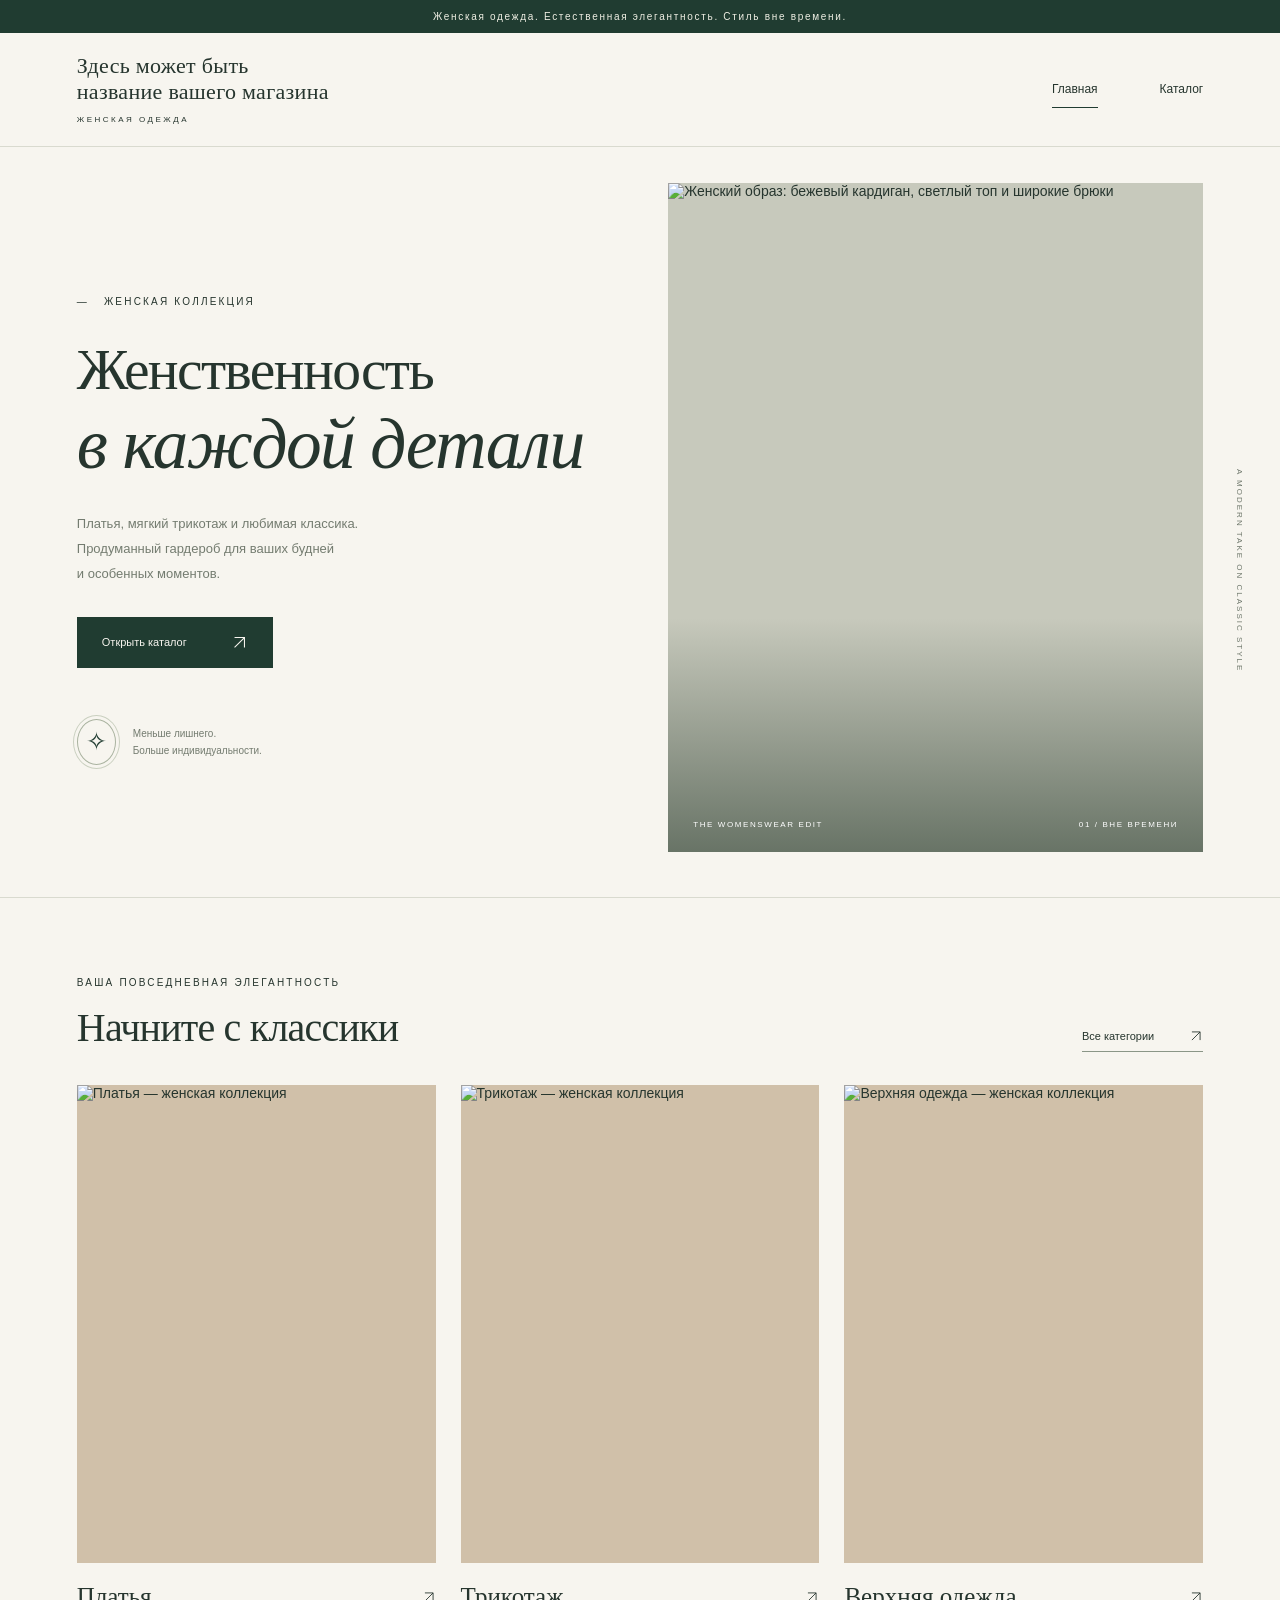
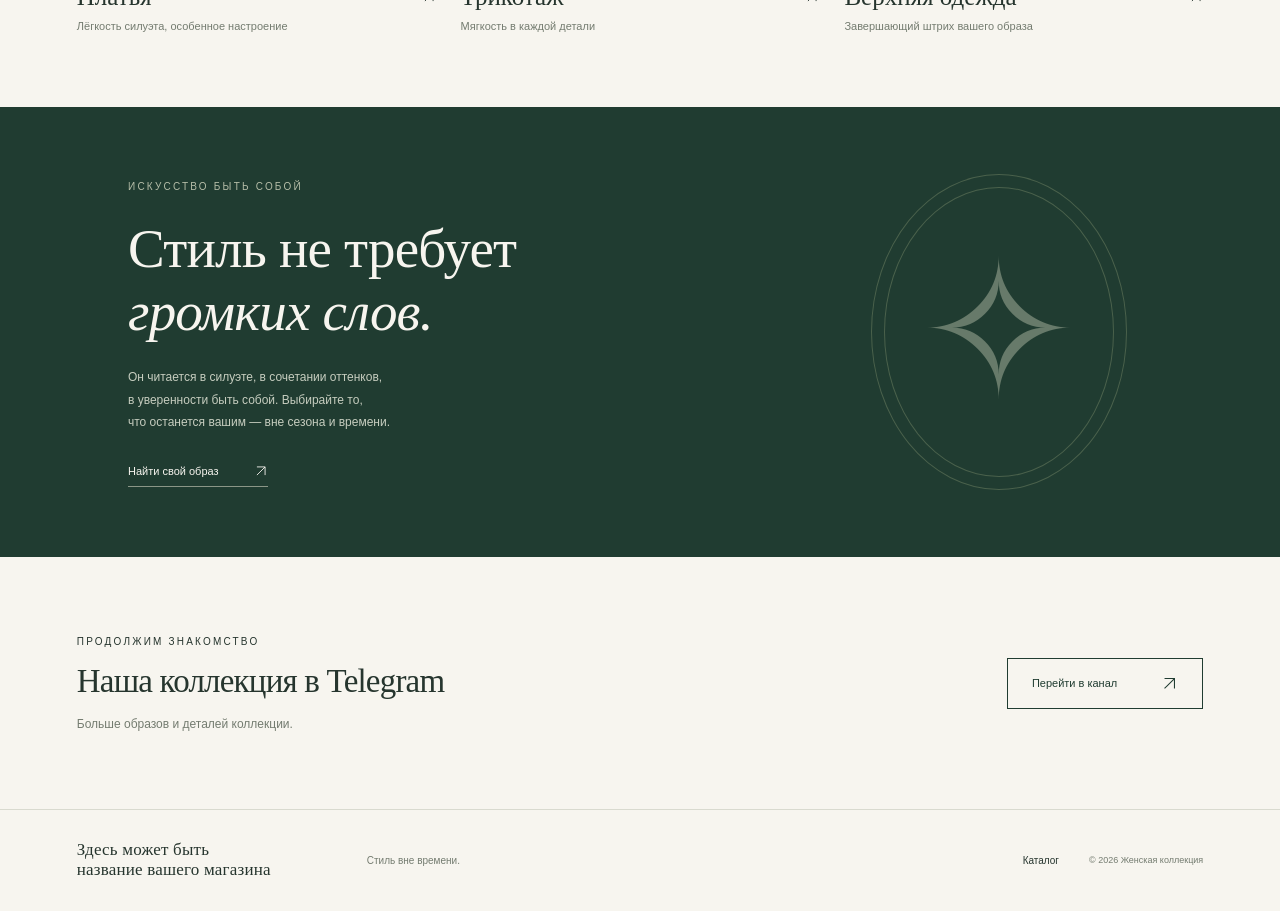
==== index.html @ 50c8448c "Add files via upload" ====
<!doctype html><html lang="ru"><head><meta charset="utf-8"><meta name="viewport" content="width=device-width,initial-scale=1"><title>Здесь может быть название вашего магазина — Женская одежда</title><meta name="description" content="Женская одежда в эстетике тихой элегантности. Платья, трикотаж, брюки, верхняя одежда и комплекты."><link rel="stylesheet" href="styles.css"><link rel="icon" href="assets/favicon.svg" type="image/svg+xml"></head><body><div class="announcement">Женская одежда. Естественная элегантность. Стиль вне времени.</div><header><a class="brand" href="index.html" aria-label="Здесь может быть название вашего магазина — главная">Здесь может быть название вашего магазина<small>ЖЕНСКАЯ ОДЕЖДА</small></a><nav aria-label="Основная навигация"><a href="index.html" aria-current=page>Главная</a><a href="catalog.html" >Каталог</a></nav></header><main><section class="hero"><div class="hero-copy"><span class="eyebrow">— &nbsp; ЖЕНСКАЯ КОЛЛЕКЦИЯ</span><h1>Женственность<br><em>в каждой детали</em></h1><p>Платья, мягкий трикотаж и любимая классика.<br>Продуманный гардероб для ваших будней<br>и особенных моментов.</p><a class="button" href="catalog.html">Открыть каталог <svg class="arrow" viewBox="0 0 24 24" fill="none" aria-hidden="true"><path d="M5 19 19 5M5 5h14v14" stroke="currentColor" stroke-width="1.5"/></svg></a><div class="hero-foot"><span class="seal" aria-hidden="true">✧</span><span>Меньше лишнего.<br>Больше индивидуальности.</span></div></div><div class="hero-image"><img class="collection-photo" src="assets/women/collection-05.avif" alt="Женский образ: бежевый кардиган, светлый топ и широкие брюки" loading="eager" fetchpriority="high" width="800" height="1067"><div class="caption"><span>THE WOMENSWEAR EDIT</span><span>01 / ВНЕ ВРЕМЕНИ</span></div></div><span class="vertical" aria-hidden="true">A MODERN TAKE ON CLASSIC STYLE</span></section><section class="section categories"><div class="section-heading"><div><span class="eyebrow">ВАША ПОВСЕДНЕВНАЯ ЭЛЕГАНТНОСТЬ</span><h2>Начните с классики</h2></div><a class="text-link" href="catalog.html">Все категории <svg class="arrow" viewBox="0 0 24 24" fill="none" aria-hidden="true"><path d="M5 19 19 5M5 5h14v14" stroke="currentColor" stroke-width="1.5"/></svg></a></div><div class="category-grid"><a class="category" href="catalog.html?category=dresses"><div class="category-image"><img class="collection-photo" src="assets/women/collection-01.webp" alt="Платья — женская коллекция" loading="lazy" width="800" height="1067"></div><div class="category-title"><h3>Платья</h3><svg class="arrow" viewBox="0 0 24 24" fill="none" aria-hidden="true"><path d="M5 19 19 5M5 5h14v14" stroke="currentColor" stroke-width="1.5"/></svg></div><p>Лёгкость силуэта, особенное настроение</p></a><a class="category" href="catalog.html?category=knitwear"><div class="category-image"><img class="collection-photo" src="assets/women/collection-02.jpg" alt="Трикотаж — женская коллекция" loading="lazy" width="800" height="1067"></div><div class="category-title"><h3>Трикотаж</h3><svg class="arrow" viewBox="0 0 24 24" fill="none" aria-hidden="true"><path d="M5 19 19 5M5 5h14v14" stroke="currentColor" stroke-width="1.5"/></svg></div><p>Мягкость в каждой детали</p></a><a class="category" href="catalog.html?category=outerwear"><div class="category-image"><img class="collection-photo" src="assets/women/replacement-01.jpg" alt="Верхняя одежда — женская коллекция" loading="lazy" width="800" height="1067"></div><div class="category-title"><h3>Верхняя одежда</h3><svg class="arrow" viewBox="0 0 24 24" fill="none" aria-hidden="true"><path d="M5 19 19 5M5 5h14v14" stroke="currentColor" stroke-width="1.5"/></svg></div><p>Завершающий штрих вашего образа</p></a></div></section><section class="manifesto"><span class="eyebrow">ИСКУССТВО БЫТЬ СОБОЙ</span><h2>Стиль не требует<br><em>громких слов.</em></h2><p>Он читается в силуэте, в сочетании оттенков,<br>в уверенности быть собой. Выбирайте то,<br>что останется вашим — вне сезона и времени.</p><a class="text-link" href="catalog.html">Найти свой образ <svg class="arrow" viewBox="0 0 24 24" fill="none" aria-hidden="true"><path d="M5 19 19 5M5 5h14v14" stroke="currentColor" stroke-width="1.5"/></svg></a><div class="monogram" aria-hidden="true">✧</div></section><section class="section telegram"><div><span class="eyebrow">ПРОДОЛЖИМ ЗНАКОМСТВО</span><h2>Наша коллекция в Telegram</h2><p>Больше образов и деталей коллекции.</p></div><button class="button outline" type="button" disabled>Перейти в канал <svg class="arrow" viewBox="0 0 24 24" fill="none" aria-hidden="true"><path d="M5 19 19 5M5 5h14v14" stroke="currentColor" stroke-width="1.5"/></svg></button></section></main><footer><a class="brand" href="index.html">Здесь может быть название вашего магазина</a><span>Стиль вне времени.</span><a href="catalog.html">Каталог</a><small>© 2026 Женская коллекция</small></footer></body></html>
---- styles.css ----
:root{--cream:#f7f5ef;--green:#203c31;--ink:#26352e;--muted:#747c70;--line:#d9dacf}*{box-sizing:border-box}html{scroll-behavior:smooth}body{margin:0;background:var(--cream);color:var(--ink);font:14px Arial,Helvetica,sans-serif}a{color:inherit;text-decoration:none}button,input{font:inherit}a:focus-visible,button:focus-visible,input:focus-visible{outline:2px solid #987844;outline-offset:5px}::selection{background:#d9dfce}h1,h2,h3,p{margin:0}h1,h2,h3{font-family:Georgia,'Times New Roman',serif;font-weight:400}.arrow{width:14px;height:14px;display:inline-block;vertical-align:middle;flex:none}.announcement{background:var(--green);color:#eeeee3;text-align:center;padding:11px 15px;font-size:10px;letter-spacing:1.7px}header{height:114px;padding:0 6%;display:flex;align-items:center;justify-content:space-between;border-bottom:1px solid var(--line)}.brand{font:29px Georgia,serif;letter-spacing:6px}.brand small{display:block;font:7px Arial,sans-serif;letter-spacing:2.7px;margin-top:9px;text-align:center}nav{display:flex;gap:36px;align-items:center;font-size:12px}nav a{padding:11px 0;border-bottom:1px solid transparent}nav a[aria-current],nav a:hover{border-color:var(--green)}nav a:last-child{margin-left:26px}.hero{display:grid;grid-template-columns:1fr 1fr;min-height:650px;position:relative;padding:36px 6% 45px;gap:5%}.hero-copy{align-self:center;padding:37px 0 15px}.eyebrow{font-size:10px;letter-spacing:2.2px;line-height:1.6}.hero h1{font-size:clamp(38px,4.5vw,67px);line-height:1.15;letter-spacing:-1.6px;margin:27px 0 25px}.hero h1 em{font-size:1.24em}.hero-copy>p{font-size:13px;line-height:1.95;color:var(--muted)}.button{background:var(--green);color:var(--cream);display:inline-flex;align-items:center;justify-content:space-between;gap:44px;min-height:51px;padding:16px 24px;font-size:11px;border:1px solid var(--green);cursor:pointer;transition:background .2s}.button:hover{background:#385544}.hero .button{margin-top:30px}.button .arrow{width:17px;height:17px}.hero-foot{display:flex;gap:17px;align-items:center;margin-top:51px;font-size:10px;line-height:1.7;color:var(--muted)}.seal{border:1px solid #aab3a0;border-radius:50%;width:39px;height:46px;display:grid;place-items:center;font:25px Georgia,serif;color:var(--green);outline:1px solid #cad0c0;outline-offset:3px}.hero-image{position:relative;overflow:hidden;background:#c7c9bc;align-self:center;aspect-ratio:1;display:flex;align-items:center}.hero-image:after{content:'';position:absolute;inset:65% 0 0;background:linear-gradient(transparent,#15291b88);pointer-events:none}.caption{position:absolute;bottom:23px;left:25px;right:25px;display:flex;justify-content:space-between;color:white;z-index:1;font-size:8px;letter-spacing:1.6px}.vertical{position:absolute;right:2.8%;top:43%;writing-mode:vertical-rl;font-size:8px;letter-spacing:2px;color:#6e776b}.crop{position:relative;overflow:hidden;width:100%;flex:none}.crop img{position:absolute;max-width:none;object-fit:fill;display:block}.section{padding:75px 6%}.categories{border-top:1px solid var(--line)}.section-heading{display:flex;justify-content:space-between;align-items:end;margin-bottom:33px;gap:20px}h2{font-size:40px;line-height:1.2;letter-spacing:-.8px}.section-heading h2{margin-top:13px}.text-link{font-size:11px;padding-bottom:8px;border-bottom:1px solid #8b9687;display:inline-flex;gap:35px;align-items:center}.text-link:hover{color:#72806e}.category-grid{display:grid;grid-template-columns:repeat(3,1fr);gap:25px}.category-image,.product-photo{aspect-ratio:1;background:#d0c0a9;overflow:hidden;display:flex;align-items:center}.category-title{display:flex;justify-content:space-between;align-items:center;margin-top:20px}h3{font-size:25px}.category p{font-size:11px;color:var(--muted);margin-top:9px}.category:hover h3{text-decoration:underline;text-underline-offset:5px}.manifesto{background:var(--green);color:var(--cream);padding:70px 10%;position:relative;overflow:hidden}.manifesto .eyebrow{color:#b5bda8}.manifesto h2{font-size:55px;line-height:1.15;margin:22px 0}.manifesto p{color:#c6cdbf;font-size:12px;line-height:1.9}.manifesto .text-link{margin-top:30px}.monogram{position:absolute;right:13%;top:50%;transform:translateY(-50%);border:1px solid #7d8e6c;border-radius:50%;font:190px Georgia,serif;width:230px;height:290px;text-align:center;line-height:290px;color:#bdc6af;outline:1px solid #7d8e6c;outline-offset:12px;opacity:.45}.telegram{display:flex;justify-content:space-between;align-items:center;gap:25px}.telegram h2{font-size:33px;margin:12px 0}.telegram p{color:var(--muted);font-size:12px;line-height:1.7}.outline{background:transparent;color:var(--green)}.outline:hover{background:#eeece4}footer{padding:30px 6%;border-top:1px solid var(--line);display:flex;align-items:center;gap:30px;font-size:10px}footer .brand{font-size:20px;letter-spacing:4px}footer>span{color:var(--muted);margin-right:auto}footer small{color:var(--muted);font-size:9px}.catalog-intro{padding:45px 6% 35px}.breadcrumbs{font-size:10px;color:var(--muted);display:flex;gap:12px;margin-bottom:33px}.catalog-title{display:flex;justify-content:space-between;align-items:end;gap:25px}.catalog-title h1{font-size:54px;margin:13px 0 0;letter-spacing:-1px}.catalog-title>p{max-width:315px;color:var(--muted);font-size:12px;line-height:1.9}.catalog-body{padding:0 6% 70px}.note{background:#eceee5;border-left:2px solid #98a48c;padding:14px 18px;font-size:11px;line-height:1.7;color:#65705f;margin-bottom:30px}.note a{text-decoration:underline;text-underline-offset:3px}.filters{display:flex;flex-wrap:wrap;gap:8px;padding:0 0 25px;border-bottom:1px solid var(--line)}.filters button{padding:10px 16px;min-height:40px;background:transparent;border:1px solid var(--line);color:var(--ink);font-size:11px;cursor:pointer}.filters button[aria-pressed=true]{background:var(--green);border-color:var(--green);color:var(--cream)}.filters button:hover{border-color:var(--green)}.toolbar{display:flex;justify-content:space-between;align-items:center;gap:20px;padding:22px 0;font-size:11px;color:var(--muted)}.search{display:flex;align-items:center;border-bottom:1px solid #a9b19f;width:230px}.search input{border:0;background:none;color:var(--ink);width:100%;padding:9px 5px;min-width:0;font-size:12px}.search .arrow{width:18px;height:18px}.product-grid{display:grid;grid-template-columns:repeat(3,minmax(0,1fr));gap:34px 25px}.product[hidden],[hidden]{display:none!important}.product-type{font-size:9px;letter-spacing:1.3px;color:var(--muted);text-transform:uppercase;margin-top:18px}.product h2{font-size:24px;margin-top:8px;letter-spacing:0}.product-description{color:var(--muted);font-size:11px;margin-top:9px;line-height:1.7}.product-link{display:inline-flex;gap:12px;font-size:10px;margin-top:15px;padding-bottom:6px;border-bottom:1px solid #bcc2b1}.product-link:hover{color:#71816b}#empty{text-align:center;padding:65px 20px}#empty h2{font-size:30px}#empty p{margin:15px;color:var(--muted)}.catalog-end{margin-top:45px;display:flex;align-items:center;justify-content:space-between;border-top:1px solid var(--line);padding-top:27px;gap:20px}.catalog-end p{font-size:12px;line-height:1.7;color:var(--muted)}@media(min-width:1500px){.hero,header,.section,.catalog-intro,.catalog-body,footer{padding-left:max(6%,calc((100vw - 1360px)/2));padding-right:max(6%,calc((100vw - 1360px)/2))}}@media(max-width:850px){header{padding:0 5%;height:95px}nav{gap:20px}nav a:last-child{margin-left:0}.hero{padding:25px 5% 35px;gap:5%;min-height:570px}.hero-copy{padding-top:20px}.hero h1{font-size:40px}.hero-foot{margin-top:35px}.section{padding:55px 5%}.category-grid{gap:18px}.category-title h3{font-size:22px}.monogram{right:9%;font-size:140px;width:175px;height:235px;line-height:235px}.manifesto{padding:55px 6%}.manifesto h2{font-size:45px}.product-grid{gap:30px 18px}.catalog-title h1{font-size:43px}footer{flex-wrap:wrap;gap:20px}footer>span{display:none}}@media(max-width:600px){.announcement{font-size:8px;letter-spacing:1.1px;padding:10px}header{height:auto;padding:23px 6% 17px;flex-direction:column;gap:20px}.brand{font-size:26px;letter-spacing:5px}.brand small{font-size:6px}nav{width:100%;justify-content:center;gap:35px;font-size:11px}nav a{padding:5px 0}.hero{display:flex;flex-direction:column;padding:31px 6% 25px;gap:29px;min-height:0}.hero-copy{align-self:start;padding:0}.hero .eyebrow{font-size:8px;letter-spacing:1.8px}.hero h1{font-size:clamp(34px,10vw,43px);letter-spacing:-1.3px;margin:21px 0}.hero-copy>p{font-size:12px;line-height:1.85}.hero .button{margin-top:24px}.hero-foot{display:none}.hero-image{width:100%}.caption{bottom:18px;left:16px;right:16px;font-size:7px;letter-spacing:1px}.vertical{display:none}.section{padding:44px 6%}.section-heading{align-items:start;gap:16px}.section-heading h2{font-size:30px}.section-heading .text-link{font-size:9px;gap:9px;white-space:nowrap;margin-top:28px}.eyebrow{font-size:8px;letter-spacing:1.5px}.category-grid{grid-template-columns:1fr;gap:29px}.category-title{margin-top:14px}.category-title h3{font-size:26px}.category p{margin-top:5px}.manifesto{padding:48px 6%}.manifesto h2{font-size:39px}.monogram{right:-65px;opacity:.13;width:200px;pointer-events:none}.manifesto p,.manifesto h2,.manifesto .text-link{position:relative;z-index:1}.telegram{flex-direction:column;align-items:start}.telegram h2{font-size:29px}.telegram .button{margin-top:3px}footer{padding:28px 6%;gap:20px 24px}footer .brand{width:100%;font-size:23px}footer small{width:100%;padding-top:4px}.catalog-intro{padding:26px 6%}.breadcrumbs{margin-bottom:26px}.catalog-title{display:block}.catalog-title h1{font-size:42px}.catalog-title>p{margin-top:17px;font-size:11px}.catalog-body{padding:0 6% 42px}.note{font-size:10px;padding:12px}.filters{gap:7px;padding-bottom:21px}.filters button{padding:9px 12px;font-size:10px;min-height:38px}.toolbar{gap:10px}.search{width:165px}.product-grid{grid-template-columns:repeat(2,minmax(0,1fr));gap:25px 14px}.product-type{font-size:7px;letter-spacing:.7px;margin-top:13px}.product h2{font-size:20px;line-height:1.15}.product-description{font-size:10px}.product-link{font-size:9px;gap:5px;line-height:1.5}.catalog-end{display:block}.catalog-end .button{margin-top:20px}#empty{padding:40px 0}#empty h2{font-size:25px}}@media(prefers-reduced-motion:reduce){html{scroll-behavior:auto}*{transition:none!important}}

/* Women’s collection: individual photographs and temporary store name. */
.brand{max-width:390px;font-family:Georgia,'Times New Roman',serif;font-size:22px;line-height:1.2;letter-spacing:.3px;text-wrap:balance}
.brand small{text-align:left;letter-spacing:2.5px;font-size:8px;line-height:1.5}
footer .brand{max-width:260px;font-size:17px;letter-spacing:.2px}
.collection-photo{display:block;width:100%;height:100%;object-fit:cover;object-position:center top}
.hero-image{aspect-ratio:4/5}
.category-image,.product-photo{aspect-ratio:3/4}
@media(max-width:850px){.brand{max-width:300px;font-size:20px}nav{gap:18px}.hero h1{font-size:36px}}
@media(max-width:600px){.brand{max-width:330px;font-size:23px;text-align:center}.brand small{text-align:center}.hero h1{font-size:clamp(32px,9vw,43px)}footer .brand{text-align:left;max-width:280px;font-size:19px}.catalog-title h1{font-size:38px}}

/* Telegram buttons remain visible until a store link is supplied. */
button.product-link{background:transparent;color:inherit;border:0;border-bottom:1px solid #bcc2b1;padding:0 0 6px;text-align:left}
button:disabled{cursor:default;opacity:1;-webkit-text-fill-color:currentColor}
button.button.outline:disabled:hover{background:transparent}
button.product-link:disabled:hover{color:inherit}
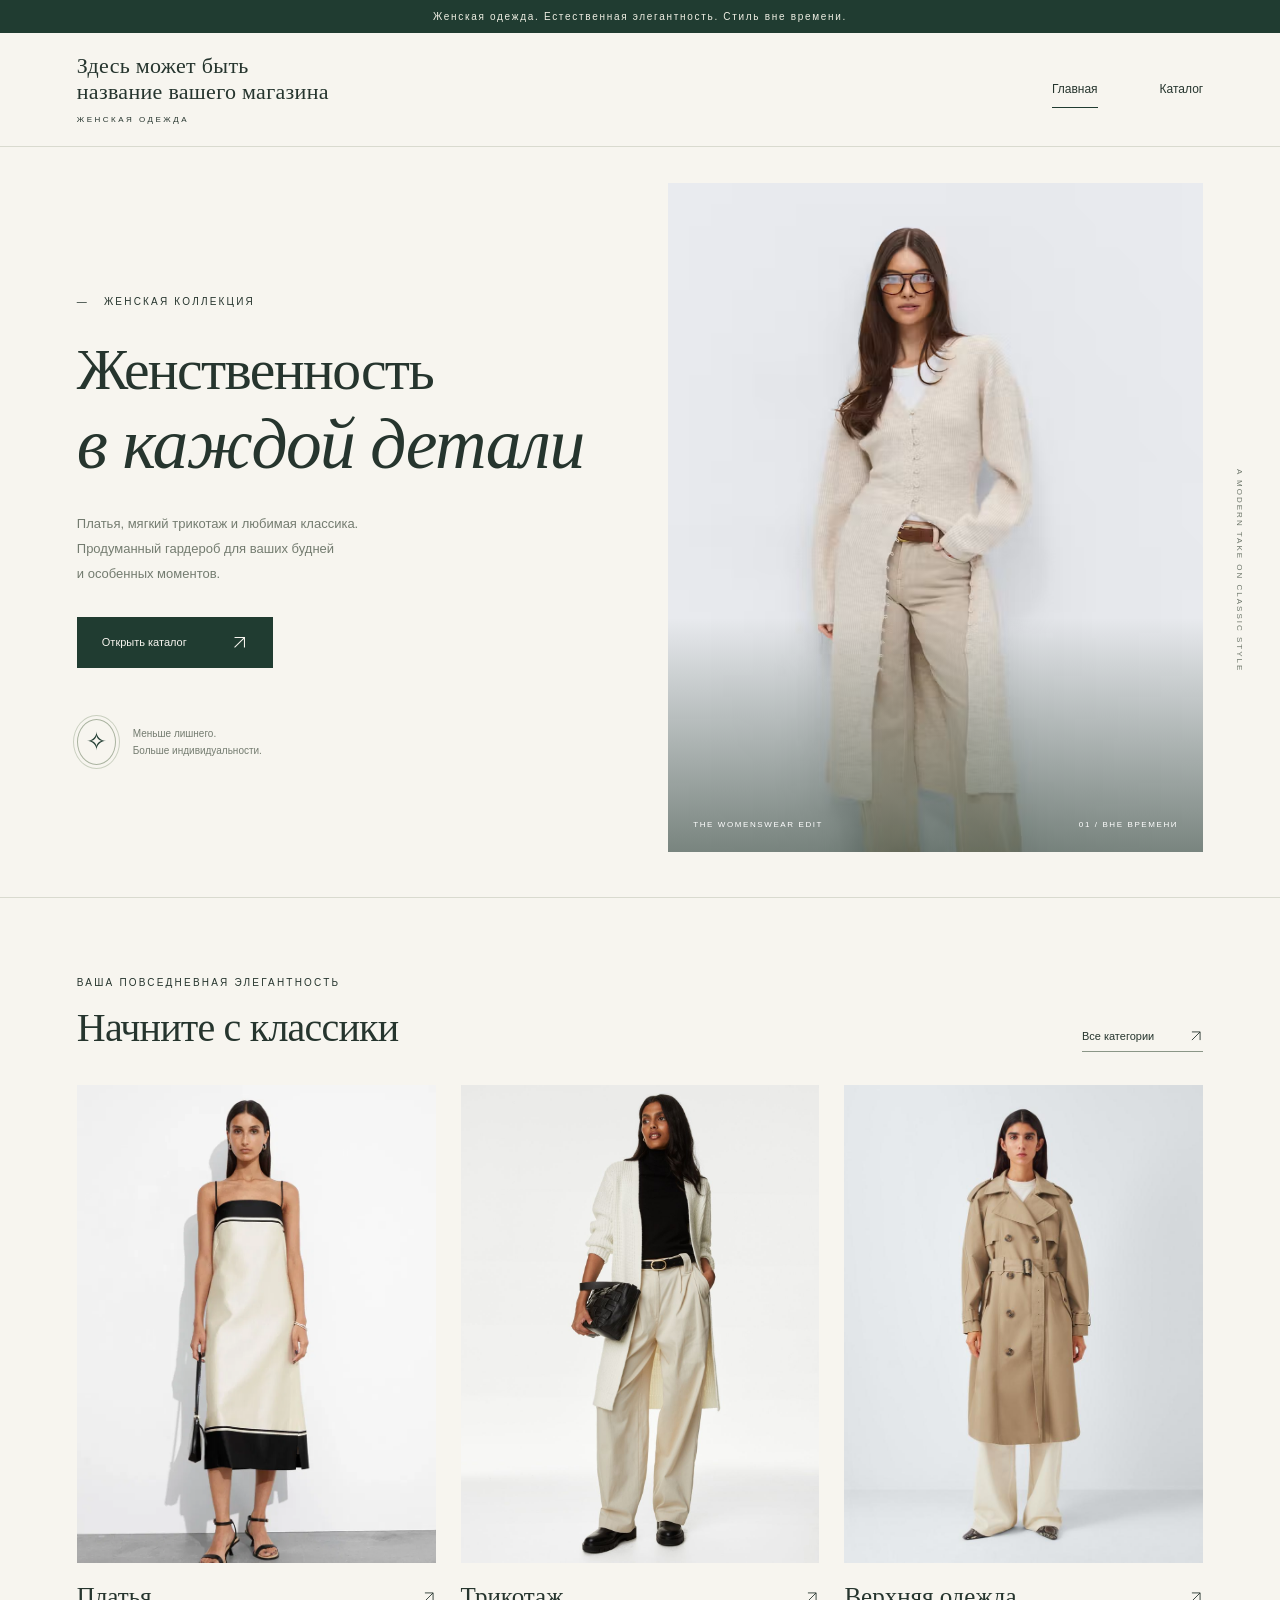
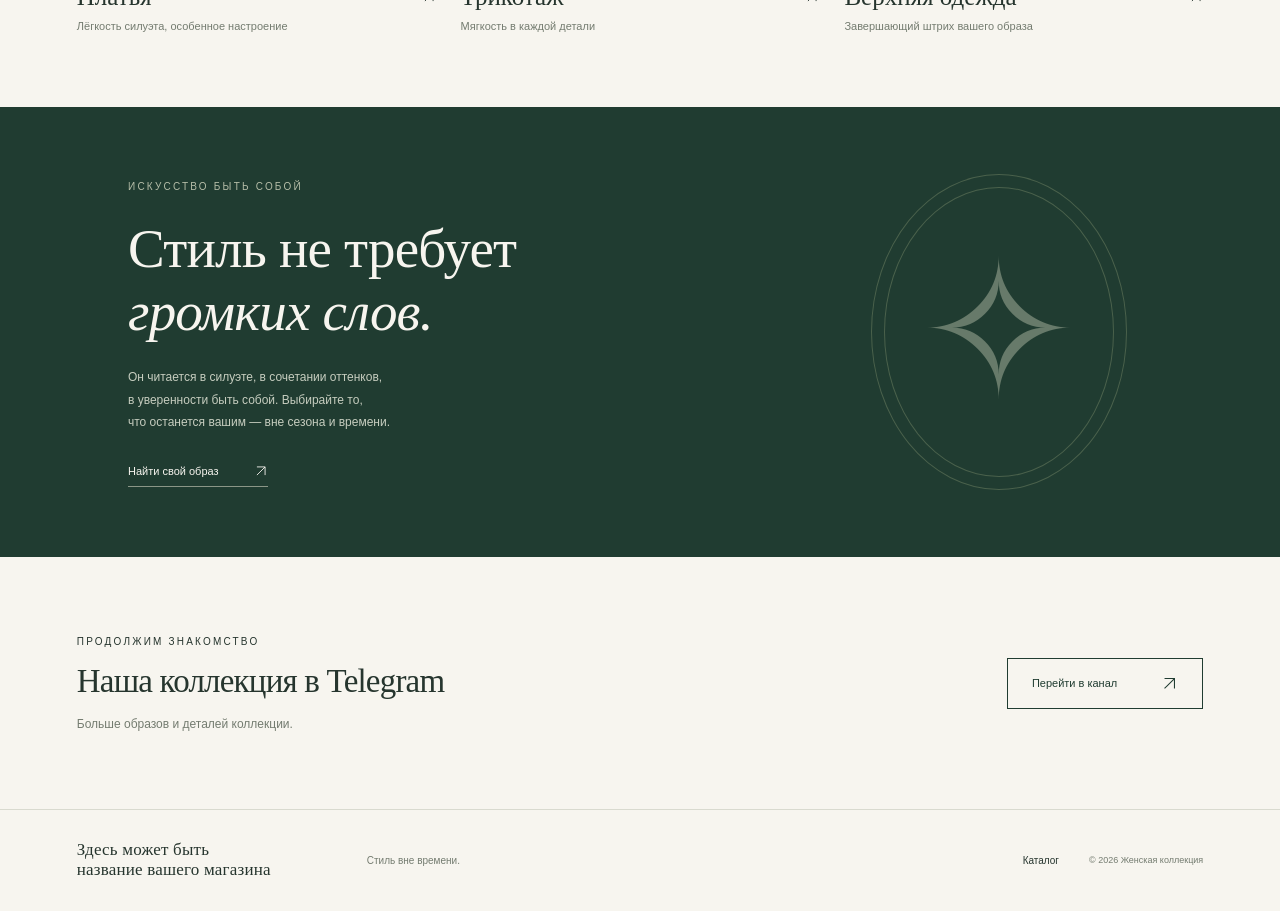
==== commit 67702d3a: "Add files via upload" ====
--- a/index.html
+++ b/index.html
@@ -1 +1 @@
-<!doctype html><html lang="ru"><head><meta charset="utf-8"><meta name="viewport" content="width=device-width,initial-scale=1"><title>Здесь может быть название вашего магазина — Женская одежда</title><meta name="description" content="Женская одежда в эстетике тихой элегантности. Платья, трикотаж, брюки, верхняя одежда и комплекты."><link rel="stylesheet" href="styles.css"><link rel="icon" href="assets/favicon.svg" type="image/svg+xml"></head><body><div class="announcement">Женская одежда. Естественная элегантность. Стиль вне времени.</div><header><a class="brand" href="index.html" aria-label="Здесь может быть название вашего магазина — главная">Здесь может быть название вашего магазина<small>ЖЕНСКАЯ ОДЕЖДА</small></a><nav aria-label="Основная навигация"><a href="index.html" aria-current=page>Главная</a><a href="catalog.html" >Каталог</a></nav></header><main><section class="hero"><div class="hero-copy"><span class="eyebrow">— &nbsp; ЖЕНСКАЯ КОЛЛЕКЦИЯ</span><h1>Женственность<br><em>в каждой детали</em></h1><p>Платья, мягкий трикотаж и любимая классика.<br>Продуманный гардероб для ваших будней<br>и особенных моментов.</p><a class="button" href="catalog.html">Открыть каталог <svg class="arrow" viewBox="0 0 24 24" fill="none" aria-hidden="true"><path d="M5 19 19 5M5 5h14v14" stroke="currentColor" stroke-width="1.5"/></svg></a><div class="hero-foot"><span class="seal" aria-hidden="true">✧</span><span>Меньше лишнего.<br>Больше индивидуальности.</span></div></div><div class="hero-image"><img class="collection-photo" src="assets/women/collection-05.avif" alt="Женский образ: бежевый кардиган, светлый топ и широкие брюки" loading="eager" fetchpriority="high" width="800" height="1067"><div class="caption"><span>THE WOMENSWEAR EDIT</span><span>01 / ВНЕ ВРЕМЕНИ</span></div></div><span class="vertical" aria-hidden="true">A MODERN TAKE ON CLASSIC STYLE</span></section><section class="section categories"><div class="section-heading"><div><span class="eyebrow">ВАША ПОВСЕДНЕВНАЯ ЭЛЕГАНТНОСТЬ</span><h2>Начните с классики</h2></div><a class="text-link" href="catalog.html">Все категории <svg class="arrow" viewBox="0 0 24 24" fill="none" aria-hidden="true"><path d="M5 19 19 5M5 5h14v14" stroke="currentColor" stroke-width="1.5"/></svg></a></div><div class="category-grid"><a class="category" href="catalog.html?category=dresses"><div class="category-image"><img class="collection-photo" src="assets/women/collection-01.webp" alt="Платья — женская коллекция" loading="lazy" width="800" height="1067"></div><div class="category-title"><h3>Платья</h3><svg class="arrow" viewBox="0 0 24 24" fill="none" aria-hidden="true"><path d="M5 19 19 5M5 5h14v14" stroke="currentColor" stroke-width="1.5"/></svg></div><p>Лёгкость силуэта, особенное настроение</p></a><a class="category" href="catalog.html?category=knitwear"><div class="category-image"><img class="collection-photo" src="assets/women/collection-02.jpg" alt="Трикотаж — женская коллекция" loading="lazy" width="800" height="1067"></div><div class="category-title"><h3>Трикотаж</h3><svg class="arrow" viewBox="0 0 24 24" fill="none" aria-hidden="true"><path d="M5 19 19 5M5 5h14v14" stroke="currentColor" stroke-width="1.5"/></svg></div><p>Мягкость в каждой детали</p></a><a class="category" href="catalog.html?category=outerwear"><div class="category-image"><img class="collection-photo" src="assets/women/replacement-01.jpg" alt="Верхняя одежда — женская коллекция" loading="lazy" width="800" height="1067"></div><div class="category-title"><h3>Верхняя одежда</h3><svg class="arrow" viewBox="0 0 24 24" fill="none" aria-hidden="true"><path d="M5 19 19 5M5 5h14v14" stroke="currentColor" stroke-width="1.5"/></svg></div><p>Завершающий штрих вашего образа</p></a></div></section><section class="manifesto"><span class="eyebrow">ИСКУССТВО БЫТЬ СОБОЙ</span><h2>Стиль не требует<br><em>громких слов.</em></h2><p>Он читается в силуэте, в сочетании оттенков,<br>в уверенности быть собой. Выбирайте то,<br>что останется вашим — вне сезона и времени.</p><a class="text-link" href="catalog.html">Найти свой образ <svg class="arrow" viewBox="0 0 24 24" fill="none" aria-hidden="true"><path d="M5 19 19 5M5 5h14v14" stroke="currentColor" stroke-width="1.5"/></svg></a><div class="monogram" aria-hidden="true">✧</div></section><section class="section telegram"><div><span class="eyebrow">ПРОДОЛЖИМ ЗНАКОМСТВО</span><h2>Наша коллекция в Telegram</h2><p>Больше образов и деталей коллекции.</p></div><button class="button outline" type="button" disabled>Перейти в канал <svg class="arrow" viewBox="0 0 24 24" fill="none" aria-hidden="true"><path d="M5 19 19 5M5 5h14v14" stroke="currentColor" stroke-width="1.5"/></svg></button></section></main><footer><a class="brand" href="index.html">Здесь может быть название вашего магазина</a><span>Стиль вне времени.</span><a href="catalog.html">Каталог</a><small>© 2026 Женская коллекция</small></footer></body></html>+<!doctype html><html lang="ru"><head><meta charset="utf-8"><meta name="viewport" content="width=device-width,initial-scale=1"><title>Здесь может быть название вашего магазина — Женская одежда</title><meta name="description" content="Женская одежда в эстетике тихой элегантности. Платья, трикотаж, брюки, верхняя одежда и комплекты."><link rel="stylesheet" href="styles.css"><link rel="icon" href="favicon.svg" type="image/svg+xml"></head><body><div class="announcement">Женская одежда. Естественная элегантность. Стиль вне времени.</div><header><a class="brand" href="index.html" aria-label="Здесь может быть название вашего магазина — главная">Здесь может быть название вашего магазина<small>ЖЕНСКАЯ ОДЕЖДА</small></a><nav aria-label="Основная навигация"><a href="index.html" aria-current=page>Главная</a><a href="catalog.html" >Каталог</a></nav></header><main><section class="hero"><div class="hero-copy"><span class="eyebrow">— &nbsp; ЖЕНСКАЯ КОЛЛЕКЦИЯ</span><h1>Женственность<br><em>в каждой детали</em></h1><p>Платья, мягкий трикотаж и любимая классика.<br>Продуманный гардероб для ваших будней<br>и особенных моментов.</p><a class="button" href="catalog.html">Открыть каталог <svg class="arrow" viewBox="0 0 24 24" fill="none" aria-hidden="true"><path d="M5 19 19 5M5 5h14v14" stroke="currentColor" stroke-width="1.5"/></svg></a><div class="hero-foot"><span class="seal" aria-hidden="true">✧</span><span>Меньше лишнего.<br>Больше индивидуальности.</span></div></div><div class="hero-image"><img class="collection-photo" src="collection-05.avif" alt="Женский образ: бежевый кардиган, светлый топ и широкие брюки" loading="eager" fetchpriority="high" width="800" height="1067"><div class="caption"><span>THE WOMENSWEAR EDIT</span><span>01 / ВНЕ ВРЕМЕНИ</span></div></div><span class="vertical" aria-hidden="true">A MODERN TAKE ON CLASSIC STYLE</span></section><section class="section categories"><div class="section-heading"><div><span class="eyebrow">ВАША ПОВСЕДНЕВНАЯ ЭЛЕГАНТНОСТЬ</span><h2>Начните с классики</h2></div><a class="text-link" href="catalog.html">Все категории <svg class="arrow" viewBox="0 0 24 24" fill="none" aria-hidden="true"><path d="M5 19 19 5M5 5h14v14" stroke="currentColor" stroke-width="1.5"/></svg></a></div><div class="category-grid"><a class="category" href="catalog.html?category=dresses"><div class="category-image"><img class="collection-photo" src="collection-01.webp" alt="Платья — женская коллекция" loading="lazy" width="800" height="1067"></div><div class="category-title"><h3>Платья</h3><svg class="arrow" viewBox="0 0 24 24" fill="none" aria-hidden="true"><path d="M5 19 19 5M5 5h14v14" stroke="currentColor" stroke-width="1.5"/></svg></div><p>Лёгкость силуэта, особенное настроение</p></a><a class="category" href="catalog.html?category=knitwear"><div class="category-image"><img class="collection-photo" src="collection-02.jpg" alt="Трикотаж — женская коллекция" loading="lazy" width="800" height="1067"></div><div class="category-title"><h3>Трикотаж</h3><svg class="arrow" viewBox="0 0 24 24" fill="none" aria-hidden="true"><path d="M5 19 19 5M5 5h14v14" stroke="currentColor" stroke-width="1.5"/></svg></div><p>Мягкость в каждой детали</p></a><a class="category" href="catalog.html?category=outerwear"><div class="category-image"><img class="collection-photo" src="replacement-01.jpg" alt="Верхняя одежда — женская коллекция" loading="lazy" width="800" height="1067"></div><div class="category-title"><h3>Верхняя одежда</h3><svg class="arrow" viewBox="0 0 24 24" fill="none" aria-hidden="true"><path d="M5 19 19 5M5 5h14v14" stroke="currentColor" stroke-width="1.5"/></svg></div><p>Завершающий штрих вашего образа</p></a></div></section><section class="manifesto"><span class="eyebrow">ИСКУССТВО БЫТЬ СОБОЙ</span><h2>Стиль не требует<br><em>громких слов.</em></h2><p>Он читается в силуэте, в сочетании оттенков,<br>в уверенности быть собой. Выбирайте то,<br>что останется вашим — вне сезона и времени.</p><a class="text-link" href="catalog.html">Найти свой образ <svg class="arrow" viewBox="0 0 24 24" fill="none" aria-hidden="true"><path d="M5 19 19 5M5 5h14v14" stroke="currentColor" stroke-width="1.5"/></svg></a><div class="monogram" aria-hidden="true">✧</div></section><section class="section telegram"><div><span class="eyebrow">ПРОДОЛЖИМ ЗНАКОМСТВО</span><h2>Наша коллекция в Telegram</h2><p>Больше образов и деталей коллекции.</p></div><button class="button outline" type="button" disabled>Перейти в канал <svg class="arrow" viewBox="0 0 24 24" fill="none" aria-hidden="true"><path d="M5 19 19 5M5 5h14v14" stroke="currentColor" stroke-width="1.5"/></svg></button></section></main><footer><a class="brand" href="index.html">Здесь может быть название вашего магазина</a><span>Стиль вне времени.</span><a href="catalog.html">Каталог</a><small>© 2026 Женская коллекция</small></footer></body></html>
